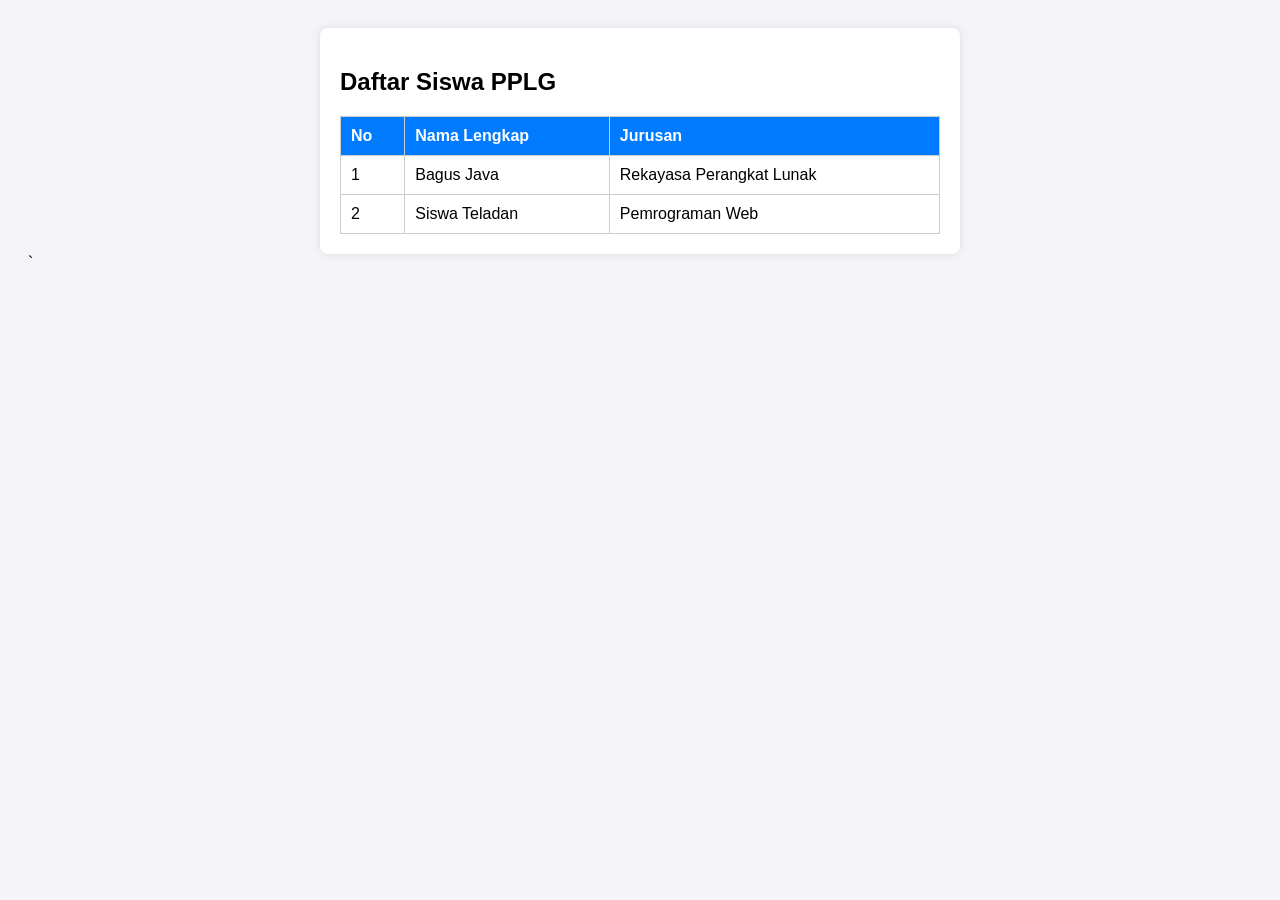
==== index.html @ af876a3b "menambahkan index html" ====
<!DOCTYPE html>
<html lang="id">
<head>
    <meta charset="UTF-8">
    <meta name="viewport" content="width=device-width, initial-scale=1.0">
    <title>Tabel Siswa PPLG</title>
    <style>
        body { font-family: Arial, sans-serif; padding: 20px; background-color: #f4f4f9; }
        .kotak-tabel { background: white; padding: 20px; border-radius: 8px; box-shadow: 0 0 10px rgba(0,0,0,0.1); max-width: 600px; margin: auto; }
        table { width: 100%; border-collapse: collapse; margin-top: 15px; }
        th, td { border: 1px solid #ccc; padding: 10px; text-align: left; }
        th { background-color: #007BFF; color: white; }
    </style>
</head>
<body>
    <div class="kotak-tabel">
        <h2>Daftar Siswa PPLG</h2>
        <table>
            <thead>
                <tr>
                    <th>No</th>
                    <th>Nama Lengkap</th>
                    <th>Jurusan</th>
                </tr>
            </thead>
            <tbody>
                <tr>
                    <td>1</td>
                    <td>Bagus Java</td>
                    <td>Rekayasa Perangkat Lunak</td>
                </tr>
                <tr>
                    <td>2</td>
                    <td>Siswa Teladan</td>
                    <td>Pemrograman Web</td>
                </tr>
            </tbody>
        </table>
    </div>
</body>
</html>

`
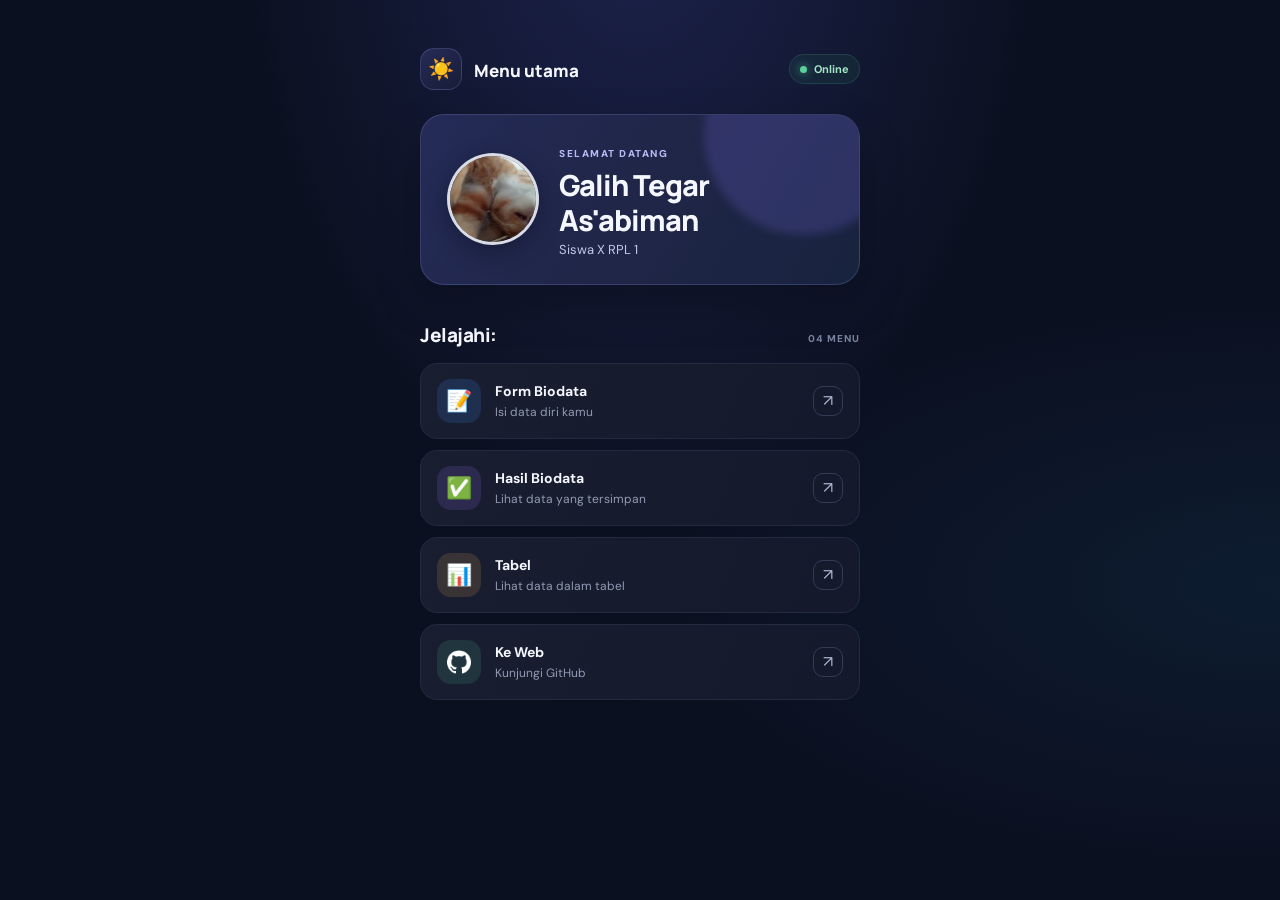
==== commit 1e20d94d: "menambahkan file baru dan modifikasi menu utama" ====
--- a/index.html
+++ b/index.html
@@ -3,41 +3,81 @@
 <head>
     <meta charset="UTF-8">
     <meta name="viewport" content="width=device-width, initial-scale=1.0">
-    <title>Tabel Siswa PPLG</title>
-    <style>
-        body { font-family: Arial, sans-serif; padding: 20px; background-color: #f4f4f9; }
-        .kotak-tabel { background: white; padding: 20px; border-radius: 8px; box-shadow: 0 0 10px rgba(0,0,0,0.1); max-width: 600px; margin: auto; }
-        table { width: 100%; border-collapse: collapse; margin-top: 15px; }
-        th, td { border: 1px solid #ccc; padding: 10px; text-align: left; }
-        th { background-color: #007BFF; color: white; }
-    </style>
+    <meta name="theme-color" content="#0b1020">
+    <title>Menu Utama - PPLG</title>
+    <link rel="stylesheet" href="style.css">
+    <script src="scrip.js" defer></script>
 </head>
 <body>
-    <div class="kotak-tabel">
-        <h2>Daftar Siswa PPLG</h2>
-        <table>
-            <thead>
-                <tr>
-                    <th>No</th>
-                    <th>Nama Lengkap</th>
-                    <th>Jurusan</th>
-                </tr>
-            </thead>
-            <tbody>
-                <tr>
-                    <td>1</td>
-                    <td>Bagus Java</td>
-                    <td>Rekayasa Perangkat Lunak</td>
-                </tr>
-                <tr>
-                    <td>2</td>
-                    <td>Siswa Teladan</td>
-                    <td>Pemrograman Web</td>
-                </tr>
-            </tbody>
-        </table>
-    </div>
+    <main class="container">
+        <header class="header-chat">
+            <button class="header-icon" id="theme-toggle" type="button" aria-label="Aktifkan mode terang" title="Aktifkan mode terang">☀️</button>
+            <div class="header-copy">
+                <span class="eyebrow"></span>
+                <span class="header-title">Menu utama</span>
+            </div>
+            <span class="status"><span class="status-dot"></span> Online</span>
+        </header>
+
+        <section class="profile-card" aria-label="Profil siswa">
+            <div class="profile-glow" aria-hidden="true"></div>
+            <img
+                class="profile-photo"
+                src="foto-profil.jpeg"
+                alt="Avatar profil siswa"
+            >
+            <div class="profile-info">
+                <span class="profile-label">SELAMAT DATANG</span>
+                <h1>Galih Tegar As'abiman</h1>
+                <p>Siswa X RPL 1<span aria-hidden="true"></span></p>
+            </div>
+        </section>
+
+        <section class="menu-section" aria-labelledby="menu-heading">
+            <div class="section-heading">
+                <div>
+                    <h2 id="menu-heading">Jelajahi:</h2>
+                </div>
+                <span class="menu-count">04 MENU</span>
+            </div>
+
+            <nav class="menu-list" aria-label="Menu utama">
+                <a href="form_biodata.html" class="menu-item">
+                    <span class="menu-icon icon-blue" aria-hidden="true">📝</span>
+                    <span class="menu-copy">
+                        <strong>Form Biodata</strong>
+                        <small>Isi data diri kamu</small>
+                    </span>
+                    <span class="menu-arrow" aria-hidden="true">↗</span>
+                </a>
+                <a href="hasil_biodata.html" class="menu-item">
+                    <span class="menu-icon icon-purple" aria-hidden="true">✅</span>
+                    <span class="menu-copy">
+                        <strong>Hasil Biodata</strong>
+                        <small>Lihat data yang tersimpan</small>
+                    </span>
+                    <span class="menu-arrow" aria-hidden="true">↗</span>
+                </a>
+                <a href="tabel.html" class="menu-item">
+                    <span class="menu-icon icon-orange" aria-hidden="true">📊</span>
+                    <span class="menu-copy">
+                        <strong>Tabel</strong>
+                        <small>Lihat data dalam tabel</small>
+                    </span>
+                    <span class="menu-arrow" aria-hidden="true">↗</span>
+                </a>
+                <a href="https://github.com/galihkanesa" class="menu-item" target="_blank" rel="noopener noreferrer">
+                    <span class="menu-icon icon-green" aria-hidden="true">
+                        <img class="github-logo" src="github.png" alt="">
+                    </span>
+                    <span class="menu-copy">
+                        <strong>Ke Web</strong>
+                        <small>Kunjungi GitHub</small>
+                    </span>
+                    <span class="menu-arrow" aria-hidden="true">↗</span>
+                </a>
+            </nav>
+        </section>
+    </main>
 </body>
 </html>
-
-`
--- a/style.css
+++ b/style.css
@@ -0,0 +1,445 @@
+@import url("https://fonts.googleapis.com/css2?family=DM+Sans:wght@400;500;600;700;800&family=Manrope:wght@500;600;700;800&display=swap");
+
+:root {
+    color-scheme: dark;
+    font-family: "DM Sans", Arial, sans-serif;
+    background: #0b1020;
+    color: #f5f7ff;
+    font-synthesis: none;
+    text-rendering: optimizeLegibility;
+    -webkit-font-smoothing: antialiased;
+    -moz-osx-font-smoothing: grayscale;
+}
+
+* {
+    box-sizing: border-box;
+}
+
+body {
+    min-height: 100vh;
+    margin: 0;
+    padding: 48px 20px;
+    background:
+        radial-gradient(ellipse at 50% -15%, rgba(83, 92, 214, 0.25), transparent 45%),
+        radial-gradient(ellipse at 100% 65%, rgba(30, 116, 163, 0.12), transparent 35%),
+        #0b1020;
+}
+
+.container {
+    width: min(100%, 440px);
+    margin: 0 auto;
+}
+
+.header-chat {
+    display: flex;
+    align-items: center;
+    gap: 12px;
+    margin-bottom: 24px;
+}
+
+.header-icon {
+    display: grid;
+    width: 42px;
+    height: 42px;
+    flex: 0 0 auto;
+    place-items: center;
+    border: 1px solid rgba(165, 171, 255, 0.2);
+    border-radius: 14px;
+    background: linear-gradient(145deg, #252b56, #171c37);
+    color: #bfc2ff;
+    font-size: 21px;
+    cursor: pointer;
+    transition: transform 180ms ease, background 180ms ease, border-color 180ms ease;
+}
+
+.header-icon:hover {
+    transform: rotate(18deg);
+}
+
+.header-icon:focus-visible {
+    outline: 2px solid #a5aaff;
+    outline-offset: 3px;
+}
+
+.header-copy {
+    display: flex;
+    flex: 1;
+    flex-direction: column;
+    gap: 2px;
+}
+
+.eyebrow,
+.profile-label {
+    color: #9099b8;
+    font-size: 10px;
+    font-weight: 800;
+    letter-spacing: 1.5px;
+}
+
+.header-title {
+    font-family: "Manrope", Arial, sans-serif;
+    font-size: 17px;
+    font-weight: 800;
+}
+
+.status {
+    display: inline-flex;
+    align-items: center;
+    gap: 7px;
+    padding: 7px 10px;
+    border: 1px solid rgba(91, 207, 156, 0.16);
+    border-radius: 999px;
+    background: rgba(42, 136, 99, 0.12);
+    color: #a5e7c6;
+    font-size: 11px;
+    font-weight: 700;
+}
+
+.status-dot {
+    width: 7px;
+    height: 7px;
+    border-radius: 50%;
+    background: #5bd19b;
+    box-shadow: 0 0 10px rgba(91, 209, 155, 0.75);
+}
+
+.profile-card {
+    position: relative;
+    display: flex;
+    min-height: 168px;
+    align-items: center;
+    gap: 20px;
+    overflow: hidden;
+    padding: 26px;
+    border: 1px solid rgba(157, 166, 255, 0.2);
+    border-radius: 24px;
+    background: linear-gradient(120deg, #242b57 0%, #202648 48%, #18233e 100%);
+    box-shadow: 0 18px 45px rgba(0, 0, 0, 0.22);
+}
+
+.profile-glow {
+    position: absolute;
+    top: -80px;
+    right: -45px;
+    width: 200px;
+    height: 200px;
+    border-radius: 50%;
+    background: rgba(132, 119, 255, 0.19);
+    filter: blur(4px);
+}
+
+.profile-photo {
+    position: relative;
+    z-index: 1;
+    width: 92px;
+    height: 92px;
+    flex: 0 0 auto;
+    border: 3px solid rgba(255, 255, 255, 0.82);
+    border-radius: 50%;
+    background: #343d70;
+    object-fit: cover;
+    box-shadow: 0 7px 22px rgba(6, 9, 25, 0.35);
+}
+
+.profile-info {
+    position: relative;
+    z-index: 1;
+    min-width: 0;
+}
+
+.profile-label {
+    color: #b7bcf5;
+}
+
+.profile-info h1 {
+    margin: 6px 0 3px;
+    font-family: "Manrope", Arial, sans-serif;
+    font-size: clamp(23px, 6vw, 29px);
+    font-weight: 800;
+    letter-spacing: -1px;
+    line-height: 1.2;
+}
+
+.profile-info p {
+    margin: 0;
+    color: #c2c8e6;
+    font-size: 13px;
+}
+
+.profile-info p span {
+    margin-left: 4px;
+    color: #f6c96d;
+}
+
+.profile-sparkle {
+    position: absolute;
+    right: 22px;
+    bottom: 13px;
+    color: rgba(223, 225, 255, 0.72);
+    font-size: 32px;
+}
+
+.menu-section {
+    margin-top: 32px;
+}
+
+.section-heading {
+    display: flex;
+    align-items: end;
+    justify-content: space-between;
+    gap: 12px;
+    margin-bottom: 15px;
+}
+
+.section-heading h2 {
+    margin: 5px 0 0;
+    font-family: "Manrope", Arial, sans-serif;
+    font-size: 19px;
+    font-weight: 800;
+    letter-spacing: -0.5px;
+}
+
+.menu-count {
+    padding-bottom: 3px;
+    color: #79839f;
+    font-size: 10px;
+    font-weight: 800;
+    letter-spacing: 1px;
+    white-space: nowrap;
+}
+
+.menu-list {
+    display: flex;
+    flex-direction: column;
+    gap: 11px;
+}
+
+.menu-item {
+    display: flex;
+    min-height: 76px;
+    align-items: center;
+    gap: 14px;
+    padding: 13px 16px;
+    border: 1px solid #242b3e;
+    border-radius: 17px;
+    background: linear-gradient(110deg, rgba(25, 31, 49, 0.96), rgba(20, 26, 43, 0.96));
+    color: #f5f7ff;
+    text-decoration: none;
+    transition: transform 180ms ease, border-color 180ms ease, background 180ms ease, box-shadow 180ms ease;
+}
+
+.menu-item:hover,
+.menu-item:focus-visible {
+    transform: translateY(-2px);
+    border-color: #59628e;
+    background: linear-gradient(110deg, #222a43, #1c2740);
+    box-shadow: 0 10px 25px rgba(0, 0, 0, 0.2);
+}
+
+.menu-item:focus-visible {
+    outline: 2px solid #a5aaff;
+    outline-offset: 3px;
+}
+
+.menu-icon {
+    display: grid;
+    width: 44px;
+    height: 44px;
+    flex: 0 0 auto;
+    place-items: center;
+    border-radius: 14px;
+    font-size: 21px;
+    font-weight: 700;
+}
+
+.icon-blue {
+    background: rgba(72, 142, 255, 0.15);
+    color: #82b5ff;
+}
+
+.icon-purple {
+    background: rgba(164, 115, 255, 0.15);
+    color: #bd9bff;
+}
+
+.icon-orange {
+    background: rgba(255, 174, 91, 0.14);
+    color: #ffc078;
+}
+
+.icon-green {
+    background: rgba(87, 207, 155, 0.13);
+    color: #84e0b3;
+}
+
+.github-logo {
+    width: 24px;
+    height: 24px;
+    object-fit: contain;
+    filter: brightness(0) invert(1);
+}
+
+.menu-copy {
+    display: flex;
+    min-width: 0;
+    flex: 1;
+    flex-direction: column;
+    gap: 4px;
+}
+
+.menu-copy strong {
+    font-size: 14px;
+    font-weight: 700;
+}
+
+.menu-copy small {
+    overflow: hidden;
+    color: #929bb3;
+    font-size: 12px;
+    text-overflow: ellipsis;
+    white-space: nowrap;
+}
+
+.menu-arrow {
+    display: grid;
+    width: 30px;
+    height: 30px;
+    flex: 0 0 auto;
+    place-items: center;
+    border: 1px solid #343c53;
+    border-radius: 10px;
+    color: #aeb7d1;
+    font-size: 16px;
+    transition: transform 180ms ease, color 180ms ease;
+}
+
+.menu-item:hover .menu-arrow,
+.menu-item:focus-visible .menu-arrow {
+    transform: translate(2px, -2px);
+    color: #fff;
+}
+
+.page-footer {
+    margin-top: 27px;
+    color: #69738e;
+    font-size: 11px;
+    text-align: center;
+}
+
+.page-footer span {
+    color: #f08a9e;
+}
+
+@media (max-width: 480px) {
+    body {
+        padding: 28px 16px;
+    }
+
+    .profile-card {
+        min-height: 150px;
+        gap: 16px;
+        padding: 21px 18px;
+    }
+
+    .profile-photo {
+        width: 78px;
+        height: 78px;
+    }
+}
+
+body[data-theme="light"] {
+    color-scheme: light;
+    background:
+        radial-gradient(ellipse at 50% -15%, rgba(111, 131, 255, 0.16), transparent 45%),
+        radial-gradient(ellipse at 100% 65%, rgba(74, 177, 205, 0.12), transparent 35%),
+        #f4f7ff;
+    color: #202943;
+}
+
+body[data-theme="light"] .header-icon {
+    border-color: #697386;
+    background: linear-gradient(145deg, #fff, #e9edfb);
+    color: #515f9d;
+}
+
+body[data-theme="light"] .eyebrow {
+    color: #697594;
+}
+
+body[data-theme="light"] .status {
+    border-color: #668b78;
+    background: rgba(42, 136, 99, 0.08);
+    color: #24734f;
+}
+
+body[data-theme="light"] .profile-card {
+    border-color: #697386;
+    background: linear-gradient(120deg, #e6eaff 0%, #eef0ff 48%, #e5f2ff 100%);
+    box-shadow: 0 18px 45px rgba(40, 55, 100, 0.12);
+}
+
+body[data-theme="light"] .profile-glow {
+    background: rgba(132, 119, 255, 0.16);
+}
+
+body[data-theme="light"] .profile-photo {
+    border-color: rgba(255, 255, 255, 0.95);
+    box-shadow: 0 7px 22px rgba(40, 55, 100, 0.18);
+}
+
+body[data-theme="light"] .profile-label {
+    color: #626c9d;
+}
+
+body[data-theme="light"] .profile-info p {
+    color: #596681;
+}
+
+body[data-theme="light"] .menu-count {
+    color: #737e99;
+}
+
+body[data-theme="light"] .menu-item {
+    border-color: #697386;
+    background: linear-gradient(110deg, rgba(255, 255, 255, 0.98), rgba(247, 249, 255, 0.98));
+    color: #202943;
+    box-shadow: 0 5px 16px rgba(40, 55, 100, 0.05);
+}
+
+body[data-theme="light"] .menu-item:hover,
+body[data-theme="light"] .menu-item:focus-visible {
+    border-color: #3f4c68;
+    background: linear-gradient(110deg, #fff, #edf1ff);
+    box-shadow: 0 10px 25px rgba(40, 55, 100, 0.12);
+}
+
+body[data-theme="light"] .menu-copy small {
+    color: #697594;
+}
+
+body[data-theme="light"] .menu-arrow {
+    border-color: #8791a5;
+    color: #697594;
+}
+
+body[data-theme="light"] .menu-item:hover .menu-arrow,
+body[data-theme="light"] .menu-item:focus-visible .menu-arrow {
+    color: #39476f;
+}
+
+body[data-theme="light"] .github-logo {
+    filter: none;
+}
+
+body[data-theme="light"] .page-footer {
+    color: #737e99;
+}
+
+@media (prefers-reduced-motion: reduce) {
+    *,
+    *::before,
+    *::after {
+        scroll-behavior: auto !important;
+        transition-duration: 0.01ms !important;
+    }
+}
